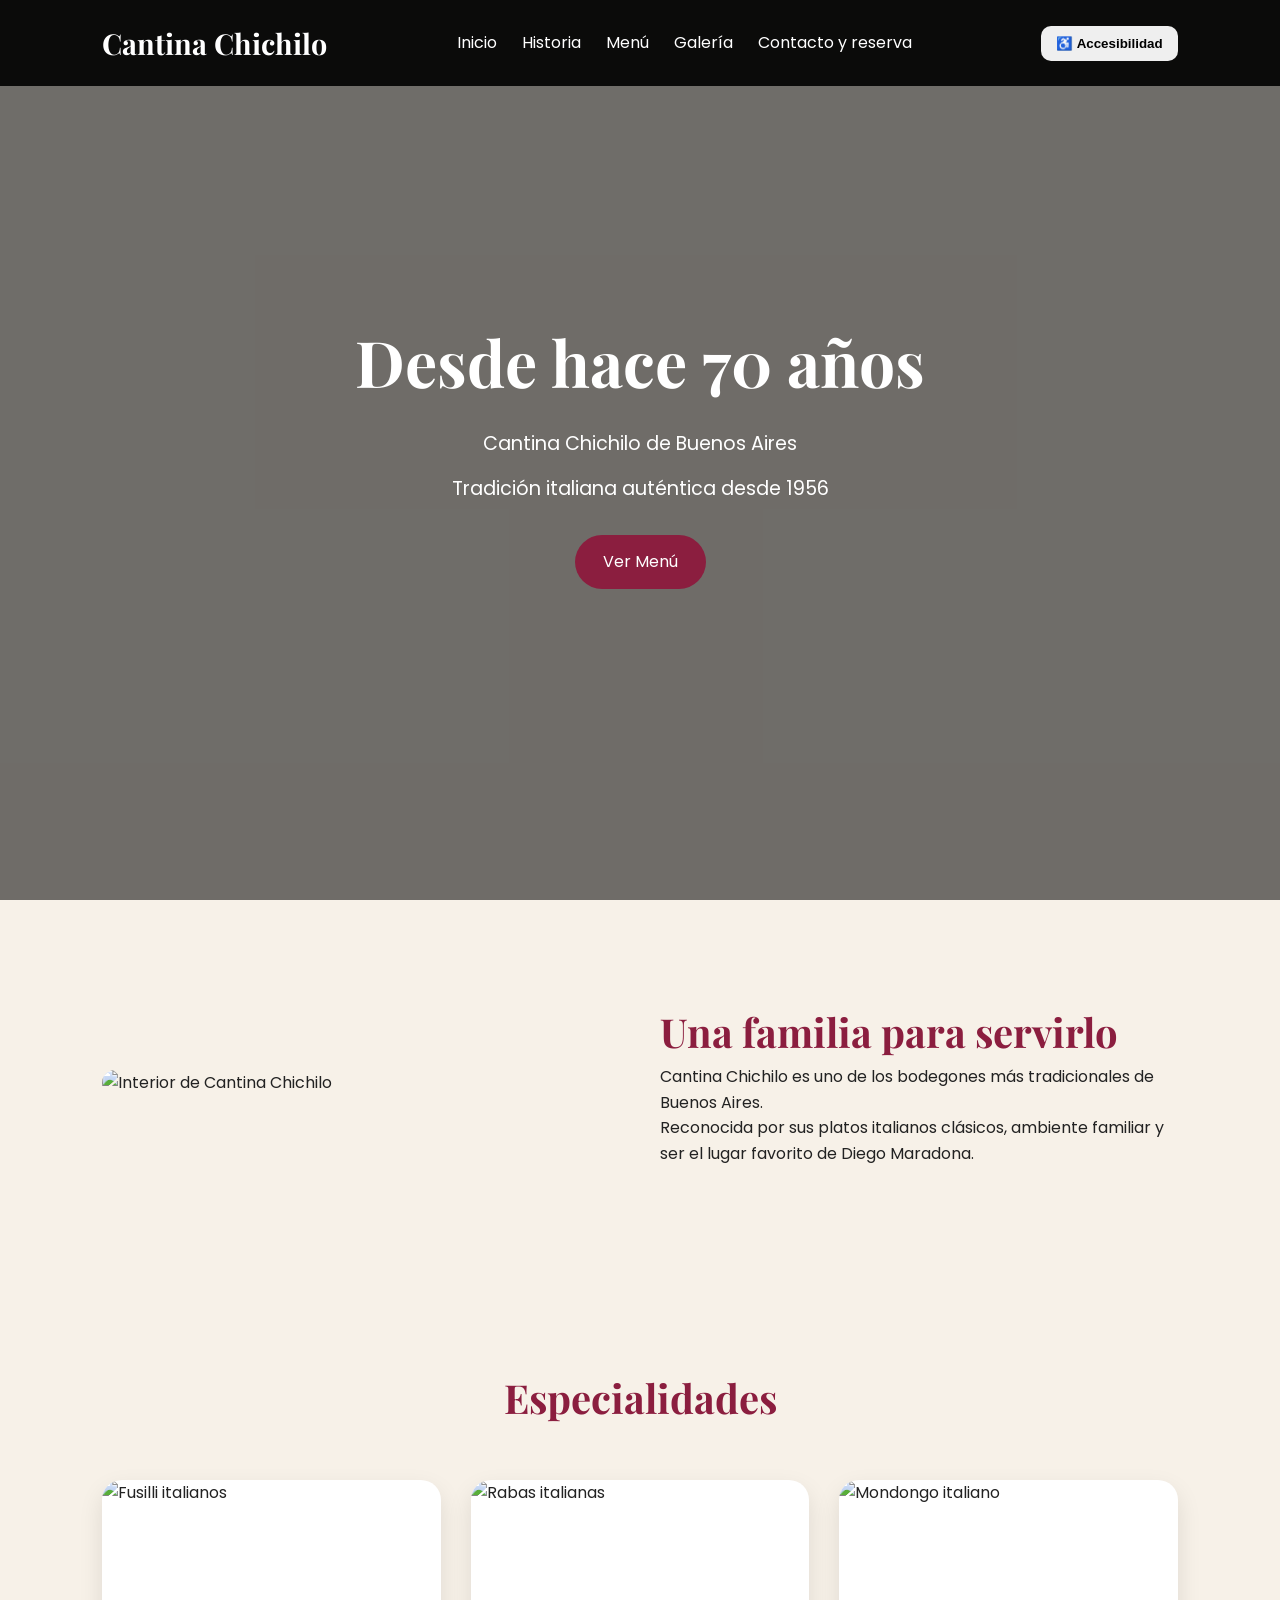
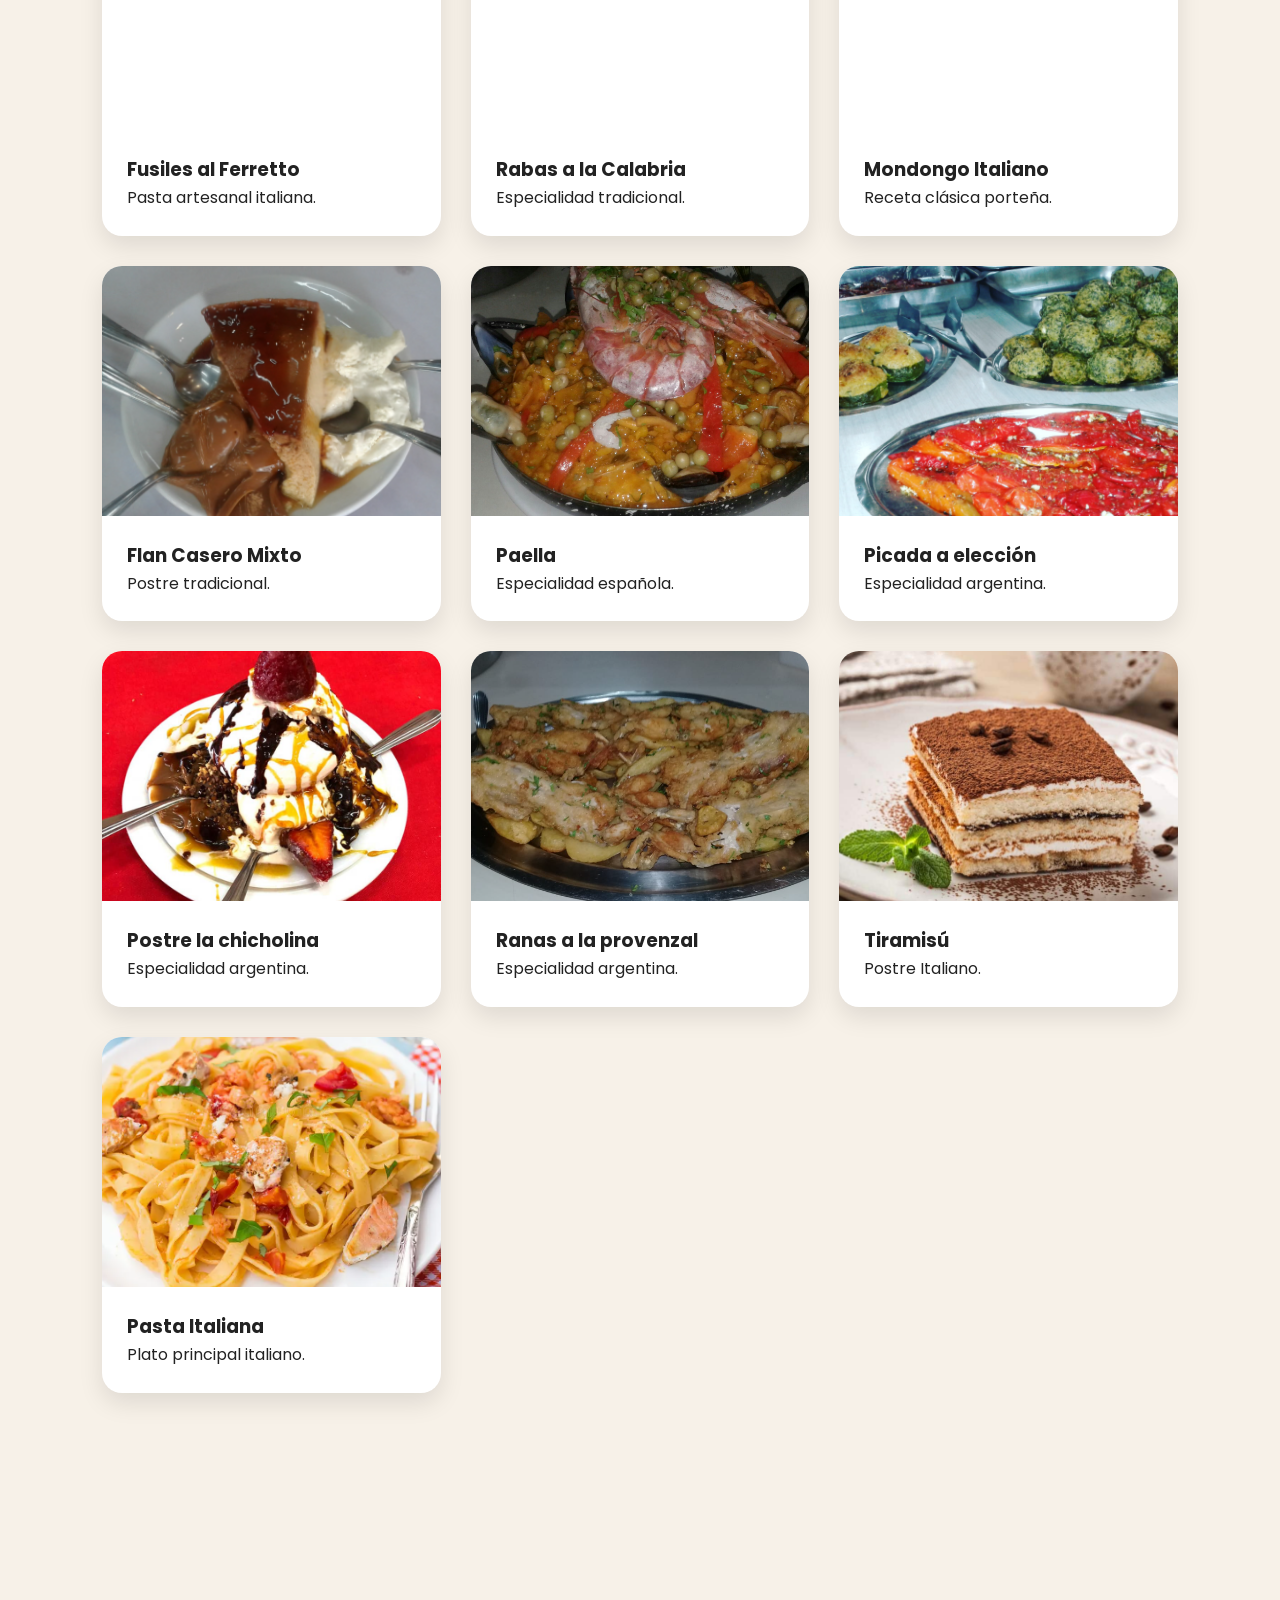
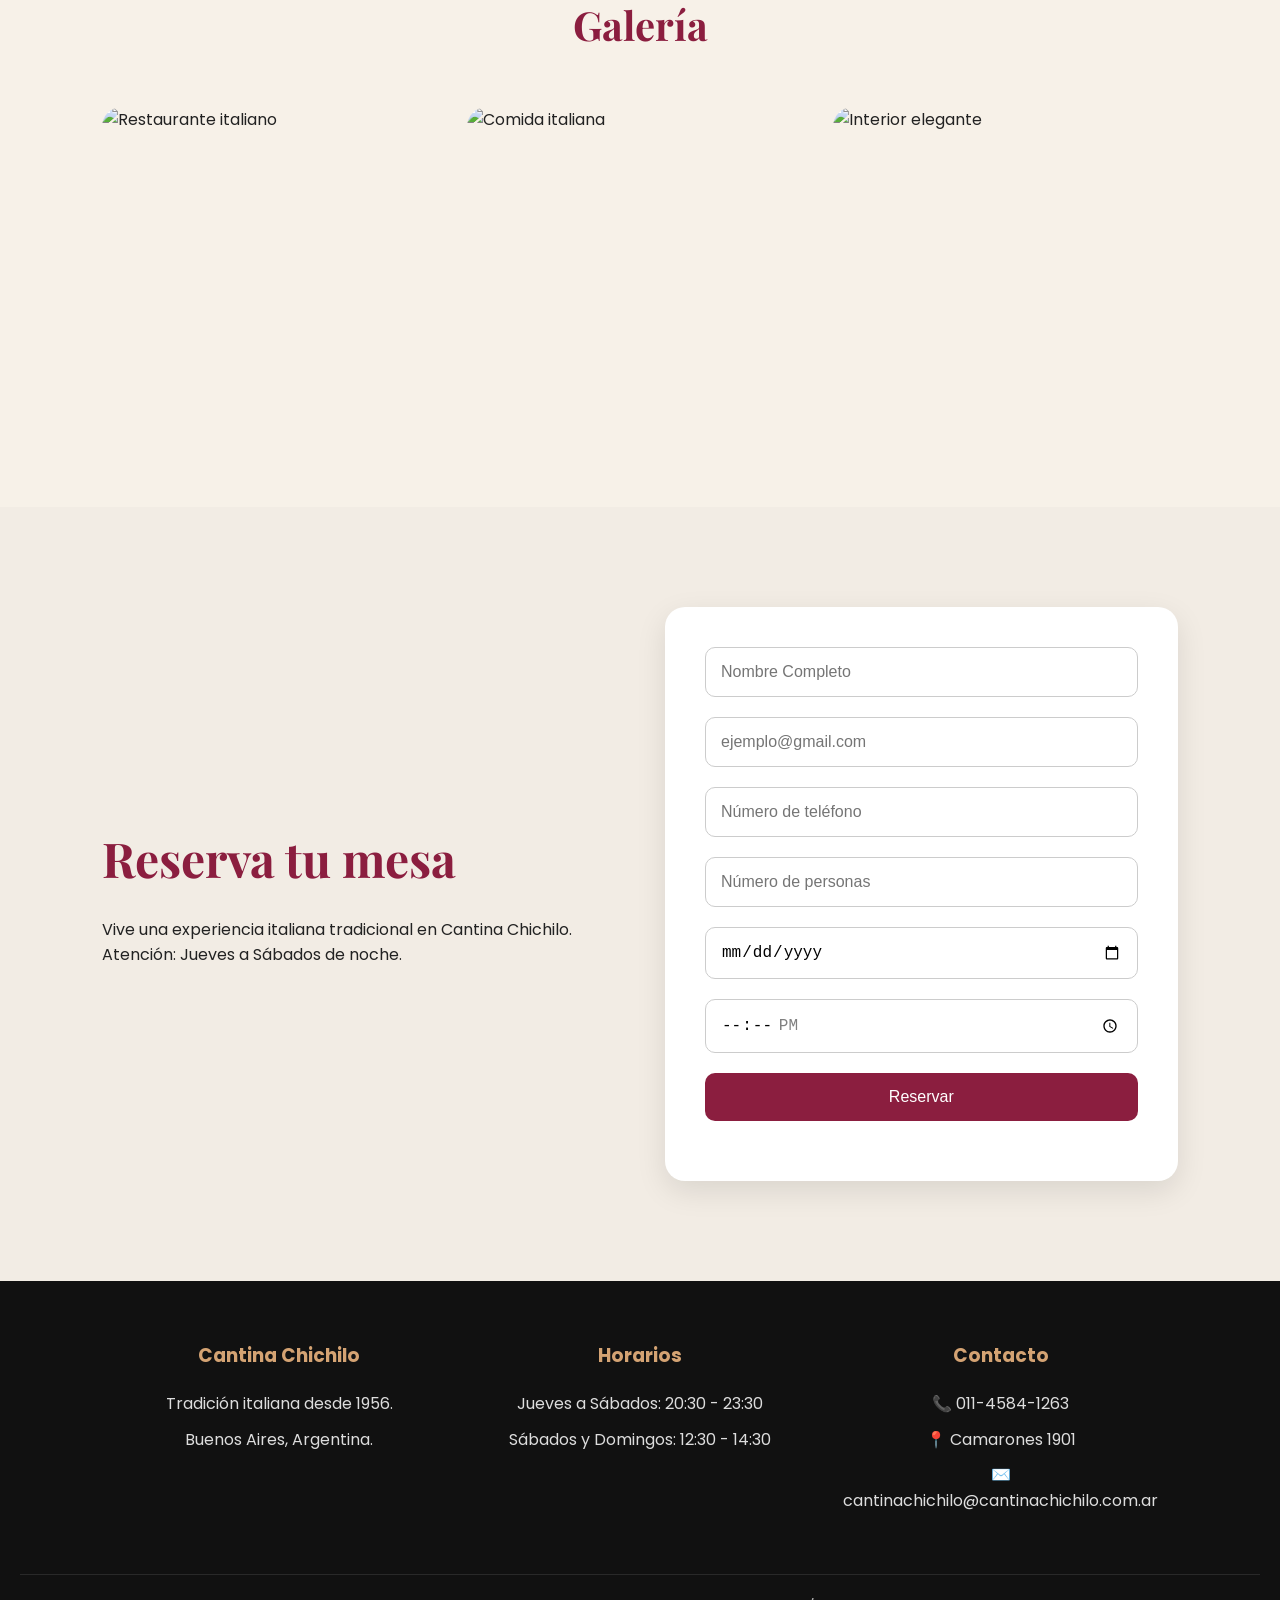
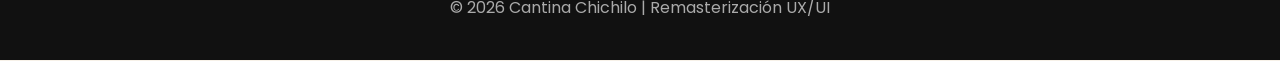
==== index.html @ 83d40fb4 "cambio_nombre_index.html" ====
<!DOCTYPE html>
<html lang="es">

<head>

    <meta charset="UTF-8">

    <meta name="viewport"
        content="width=device-width, initial-scale=1.0">

    <title>Cantina Chichilo</title>

    <link rel="stylesheet" href="styles.css">

    <link
        href="https://fonts.googleapis.com/css2?family=Playfair+Display:wght@600;700&family=Poppins:wght@300;400;500;600&display=swap"
        rel="stylesheet">

</head>

<body>

    <!-- =========================
    NAVBAR
    ========================== -->

    <header>

        <nav class="navbar">

            <div class="logo">
                Cantina Chichilo
            </div>

            <ul class="nav-links">

                <li><a href="#inicio">Inicio</a></li>
                <li><a href="#historia">Historia</a></li>
                <li><a href="#menu">Menú</a></li>
                <li><a href="#galeria">Galería</a></li>
                <li><a href="#contacto">Contacto y reserva</a></li>

            </ul>

            <!-- BOTON ACCESIBILIDAD -->

            <div class="accessibility-container">

                <button id="accessibility-btn">
                    ♿ Accesibilidad
                </button>

                <div class="accessibility-menu"
                    id="accessibility-menu">

                    <button id="colorblind-btn">
                        👁️ Daltonismo
                    </button>

                    <button id="increase-text-btn">
                        🔍 Texto Grande
                    </button>

                    <button id="voice-toggle">
                    🔊 Narrador Activado
                    </button>

                </div>

            </div>

            <!-- MENU MOBILE -->

            <div class="menu-toggle"
                id="menu-toggle">

                ☰

            </div>

        </nav>

    </header>

    <!-- =========================
    HERO
    ========================== -->

    <section class="hero"
        id="inicio">

        <div class="overlay"></div>

        <div class="hero-content">

            <h1>
                Desde hace 70 años
            </h1>

            <p>
                Cantina Chichilo de Buenos Aires
            </p>

            <p>
                Tradición italiana auténtica desde 1956
            </p>

            <a href="#menu"
                class="btn-primary">

                Ver Menú

            </a>

        </div>

    </section>

    <!-- =========================
    HISTORIA
    ========================== -->

    <section class="about"
        id="historia">

        <div class="about-image">

            <img
                src="https://images.unsplash.com/photo-1517248135467-4c7edcad34c4?q=80&w=1200&auto=format&fit=crop"
                alt="Interior de Cantina Chichilo">

        </div>

        <div class="about-text">

            <h2>
                Una familia para servirlo
            </h2>

            <p>
                Cantina Chichilo es uno de los
                bodegones más tradicionales de
                Buenos Aires.
            </p>

            <p>
                Reconocida por sus platos
                italianos clásicos, ambiente
                familiar y ser el lugar favorito
                de Diego Maradona.
            </p>

        </div>

    </section>

    <!-- =========================
    MENU
    ========================== -->

    <section class="menu-section"
        id="menu">

        <div class="section-title">

            <h2>
                Especialidades
            </h2>

        </div>

        <div class="cards-container">

            <div class="card">

                <img
                    src="https://images.unsplash.com/photo-1621996346565-e3dbc646d9a9?q=80&w=1200&auto=format&fit=crop"
                    alt="Fusilli italianos">

                <div class="card-content">

                    <h3>
                        Fusiles al Ferretto
                    </h3>

                    <p>
                        Pasta artesanal italiana.
                    </p>

                </div>

            </div>

            <div class="card">

                <img
                    src="https://images.unsplash.com/photo-1625943555419-56a2cb596640?q=80&w=1200&auto=format&fit=crop"
                    alt="Rabas italianas">

                <div class="card-content">

                    <h3>
                        Rabas a la Calabria
                    </h3>

                    <p>
                        Especialidad tradicional.
                    </p>

                </div>

            </div>

            <div class="card">

                <img
                    src="https://images.unsplash.com/photo-1544025162-d76694265947?q=80&w=1200&auto=format&fit=crop"
                    alt="Mondongo italiano">

                <div class="card-content">

                    <h3>
                        Mondongo Italiano
                    </h3>

                    <p>
                        Receta clásica porteña.
                    </p>

                </div>

            </div>




            <div class="card">

                <img
                    src="imagenes/Flan Casero Mixto.png"
                    alt="Flan Casero Mixto">

                <div class="card-content">

                    <h3>
                        Flan Casero Mixto
                    </h3>

                    <p>
                        Postre tradicional.
                    </p>

                </div>

            </div>




        <div class="card">

                <img
                    src="imagenes/Paella.png"
                    alt="Paella">

                <div class="card-content">

                    <h3>
                        Paella
                    </h3>

                    <p>
                        Especialidad española.
                    </p>

                </div>

            </div>


            <div class="card">

                <img
                    src="imagenes/Picada_a_elección.png"
                    alt="Picada a elección">

                <div class="card-content">

                    <h3>
                        Picada a elección
                    </h3>

                    <p>
                        Especialidad argentina.
                    </p>

                </div>

            </div>



            <div class="card">

                <img
                    src="imagenes/Postre_la_chicholina.png"
                    alt="Postre la chicholina">

                <div class="card-content">

                    <h3>
                        Postre la chicholina
                    </h3>

                    <p>
                        Especialidad argentina.
                    </p>

                </div>

            </div>



            <div class="card">

                <img
                    src="imagenes/Ranas_a_la_provenzal.png"
                    alt="Ranas a la provenzal">

                <div class="card-content">

                    <h3>
                        Ranas a la provenzal
                    </h3>

                    <p>
                        Especialidad argentina.
                    </p>

                </div>
            </div>    


            <div class="card">

                <img
                    src="imagenes/Tiramisú.png"
                    alt="Tiramisú">

                <div class="card-content">

                    <h3>
                        Tiramisú
                    </h3>

                    <p>
                        Postre Italiano.
                    </p>

                </div>

            </div>


                        <div class="card">

                <img
                    src="imagenes/Pasta_italiana.png"
                    alt="Pasta Italiana">

                <div class="card-content">

                    <h3>
                        Pasta Italiana
                    </h3>

                    <p>
                        Plato principal italiano.
                    </p>

                </div>

            </div>


    </section>

    <!-- =========================
    GALERIA
    ========================== -->

    <section class="gallery"
        id="galeria">

        <div class="section-title">

            <h2>
                Galería
            </h2>

        </div>

        <div class="gallery-grid">

            <img
                src="https://images.unsplash.com/photo-1552566626-52f8b828add9?q=80&w=1200&auto=format&fit=crop"
                alt="Restaurante italiano">

            <img
                src="https://images.unsplash.com/photo-1414235077428-338989a2e8c0?q=80&w=1200&auto=format&fit=crop"
                alt="Comida italiana">

            <img
                src="https://images.unsplash.com/photo-1514933651103-005eec06c04b?q=80&w=1200&auto=format&fit=crop"
                alt="Interior elegante">

        </div>

    </section>



<!-- =========================
        RESERVAS
========================= -->

<section class="reservations"
    id="contacto">

    <div class="reservation-container">

        <div class="reservation-info">

            <h2>
                Reserva tu mesa
            </h2>

            <p>
                Vive una experiencia italiana
                tradicional en Cantina Chichilo.
            </p>

            <p>
                Atención:
                Jueves a Sábados de noche.
            </p>

        </div>

<form
    class="reservation-form"
    id="reservation-form">

    <input
        type="text"
        id="name"
        placeholder="Nombre Completo"
        minlength="3"
        required>

    <input
        type="email"
        id="email"
        placeholder="ejemplo@gmail.com"
        required>

    <input
        type="tel"
        id="phone"
        placeholder="Número de teléfono"
        pattern="[0-9]{7,15}"
        required>

    <input
        type="number"
        id="people"
        placeholder="Número de personas"
        min="1"
        max="20"
        required>

    <input
        type="date"
        id="date"
        required>

    <input
        type="time"
        id="time"
        min="12:30"
        max="23:30"
        required>

    <button type="submit">

        Reservar

    </button>

    <p id="reservation-message"></p>

</form>
</div>
</section>

<!-- =========================
        FOOTER
========================= -->

<footer class="footer">

    <div class="footer-container">

        <div class="footer-section">

            <h3>
                Cantina Chichilo
            </h3>

            <p>
                Tradición italiana desde 1956.
            </p>

            <p>
                Buenos Aires, Argentina.
            </p>

        </div>

        <div class="footer-section">

            <h3>
                Horarios
            </h3>

            <p>
                Jueves a Sábados:
                20:30 - 23:30
            </p>

            <p>
                Sábados y Domingos:
                12:30 - 14:30
            </p>

        </div>

        <div class="footer-section">

            <h3>
                Contacto
            </h3>

            <p>
                📞 011-4584-1263
            </p>

            <p>
                📍 Camarones 1901
            </p>

            <p>
                ✉️ cantinachichilo@cantinachichilo.com.ar
            </p>

        </div>

    </div>

    <div class="footer-bottom">

        <p>
            © 2026 Cantina Chichilo |
            Remasterización UX/UI
        </p>

    </div>

</footer>

    <script src="script.js"></script>

</body>

</html>
---- styles.css ----
* {

    margin: 0;
    padding: 0;
    box-sizing: border-box;

}

body {

    font-family: 'Poppins', sans-serif;

    background: #f7f1e8;

    color: #222;

    line-height: 1.6;

    overflow-x: hidden;

}

html {

    scroll-behavior: smooth;

}

/* =========================
NAVBAR
========================= */

.navbar {

    position: fixed;

    top: 0;

    width: 100%;

    background: rgba(0, 0, 0, 0.9);

    display: flex;

    justify-content: space-between;

    align-items: center;

    padding: 20px 8%;

    z-index: 1000;

}

.logo {

    color: white;

    font-size: 1.8rem;

    font-weight: bold;

    font-family: 'Playfair Display', serif;

}

.nav-links {

    display: flex;

    list-style: none;

    gap: 25px;

}

.nav-links a {

    color: white;

    text-decoration: none;

    transition: 0.3s;

}

.nav-links a:hover {

    color: #d4a373;

}

.menu-toggle {

    display: none;

    color: white;

    font-size: 2rem;

    cursor: pointer;

}

/* =========================
HERO
========================= */

.hero {

    height: 100vh;

    background:
        url('https://images.unsplash.com/photo-1517248135467-4c7edcad34c4?q=80&w=1600&auto=format&fit=crop');

    background-size: cover;

    background-position: center;

    display: flex;

    justify-content: center;

    align-items: center;

    position: relative;

    text-align: center;

}

.overlay {

    position: absolute;

    width: 100%;

    height: 100%;

    background: rgba(0,0,0,0.55);

}

.hero-content {

    position: relative;

    color: white;

    max-width: 800px;

    padding: 20px;

}

.hero-content h1 {

    font-size: 4rem;

    font-family: 'Playfair Display', serif;

}

.hero-content p {

    margin-top: 15px;

    font-size: 1.2rem;

}

.btn-primary {

    display: inline-block;

    margin-top: 30px;

    padding: 14px 28px;

    background: #8b1e3f;

    color: white;

    text-decoration: none;

    border-radius: 50px;

}

/* =========================
SECCIONES
========================= */

.about,
.menu-section,
.gallery,
.contact {

    padding: 100px 8%;

}

.about {

    display: grid;

    grid-template-columns: repeat(auto-fit, minmax(320px,1fr));

    gap: 40px;

    align-items: center;

}

.about img {

    width: 100%;

    border-radius: 20px;

}

.section-title {

    text-align: center;

    margin-bottom: 50px;

}

.section-title h2,
.about-text h2 {

    color: #8b1e3f;

    font-size: 2.5rem;

    font-family: 'Playfair Display', serif;

}

/* =========================
CARDS
========================= */


.cards-container {

    display: grid;

    grid-template-columns:
        repeat(auto-fit, minmax(280px, 1fr));

    gap: 30px;

}

.card {

    background: white;

    border-radius: 20px;

    overflow: hidden;

    box-shadow: 0 10px 25px rgba(0,0,0,0.1);

    transition: 0.3s;

}

.card img {

    width: 100%;

    height: 250px;

    object-fit: cover;

    display: block;

}

.card-content {

    padding: 25px;

}


.card:hover {

    transform: translateY(-10px);

}









/* =========================
GALERIA
========================= */

.gallery-grid {

    display: grid;

    grid-template-columns: repeat(auto-fit, minmax(280px,1fr));

    gap: 20px;

}

.gallery-grid img {

    width: 100%;

    height: 300px;

    object-fit: cover;

    border-radius: 20px;

}

/* =========================
CONTACTO
========================= */

.contact-box {

    background: #8b1e3f;

    color: white;

    padding: 50px;

    border-radius: 20px;

    text-align: center;

}

/* =========================
FOOTER
========================= */

footer {

    background: #111;

    color: white;

    text-align: center;

    padding: 20px;

}

/* =========================
ACCESIBILIDAD
========================= */

.accessibility-container {

    position: relative;

}

#accessibility-btn {

    padding: 10px 15px;

    border: none;

    border-radius: 10px;

    cursor: pointer;

    font-weight: bold;

}

.accessibility-menu {

    position: absolute;

    top: 50px;

    right: 0;

    background: white;

    padding: 15px;

    border-radius: 10px;

    display: none;

    flex-direction: column;

    gap: 10px;

    min-width: 180px;

}

.accessibility-menu button {

    padding: 10px;

    border: none;

    border-radius: 8px;

    cursor: pointer;

}

.accessibility-menu.active {

    display: flex;

}

/* DALTONISMO */

.colorblind-mode {

    filter: grayscale(100%) contrast(150%);

}

/* TEXTO GRANDE */

.large-text {

    font-size: 1.2rem;

}

/* FOCUS */

button:focus,
a:focus {

    outline: 3px solid yellow;

}




/* =========================
   RESERVAS
========================= */

.reservations {

    padding: 100px 8%;

    background: #f2ece4;

}

.reservation-container {

    display: grid;

    grid-template-columns:
        repeat(auto-fit, minmax(320px,1fr));

    gap: 50px;

    align-items: center;

}

.reservation-info h2 {

    font-size: 3rem;

    color: #8b1e3f;

    margin-bottom: 20px;

    font-family: 'Playfair Display', serif;

}

.reservation-form {

    background: white;

    padding: 40px;

    border-radius: 20px;

    box-shadow: 0 10px 30px rgba(0,0,0,0.1);

    display: flex;

    flex-direction: column;

    gap: 20px;

}

.reservation-form input {

    padding: 15px;

    border: 1px solid #ccc;

    border-radius: 10px;

    font-size: 1rem;

}

.reservation-form button {

    background: #8b1e3f;

    color: white;

    border: none;

    padding: 15px;

    border-radius: 10px;

    cursor: pointer;

    font-size: 1rem;

    transition: 0.3s;

}

.reservation-form button:hover {

    background: #6d1731;

}

#reservation-message {

    color: green;

    font-weight: bold;

}

/* =========================
FOOTER
========================= */

.footer {

    background: #111;

    color: white;

    padding-top: 60px;

}

.footer-container {

    display: grid;

    grid-template-columns:
        repeat(auto-fit, minmax(250px,1fr));

    gap: 40px;

    padding: 0 8% 50px;

}

.footer-section h3 {

    margin-bottom: 20px;

    color: #d4a373;

}

.footer-section p {

    margin-bottom: 10px;

    color: #ddd;

}

.footer-bottom {

    border-top: 1px solid rgba(255,255,255,0.1);

    text-align: center;

    padding: 20px;

    color: #aaa;

}

/* =========================
RESPONSIVE
========================= */

@media(max-width: 768px){

    .nav-links {

        position: absolute;

        top: 80px;

        right: 0;

        width: 100%;

        background: #111;

        flex-direction: column;

        align-items: center;

        padding: 20px;

        display: none;

    }

    .nav-links.active {

        display: flex;

    }

    .menu-toggle {

        display: block;

    }

    .hero-content h1 {

        font-size: 2.5rem;

    }

}
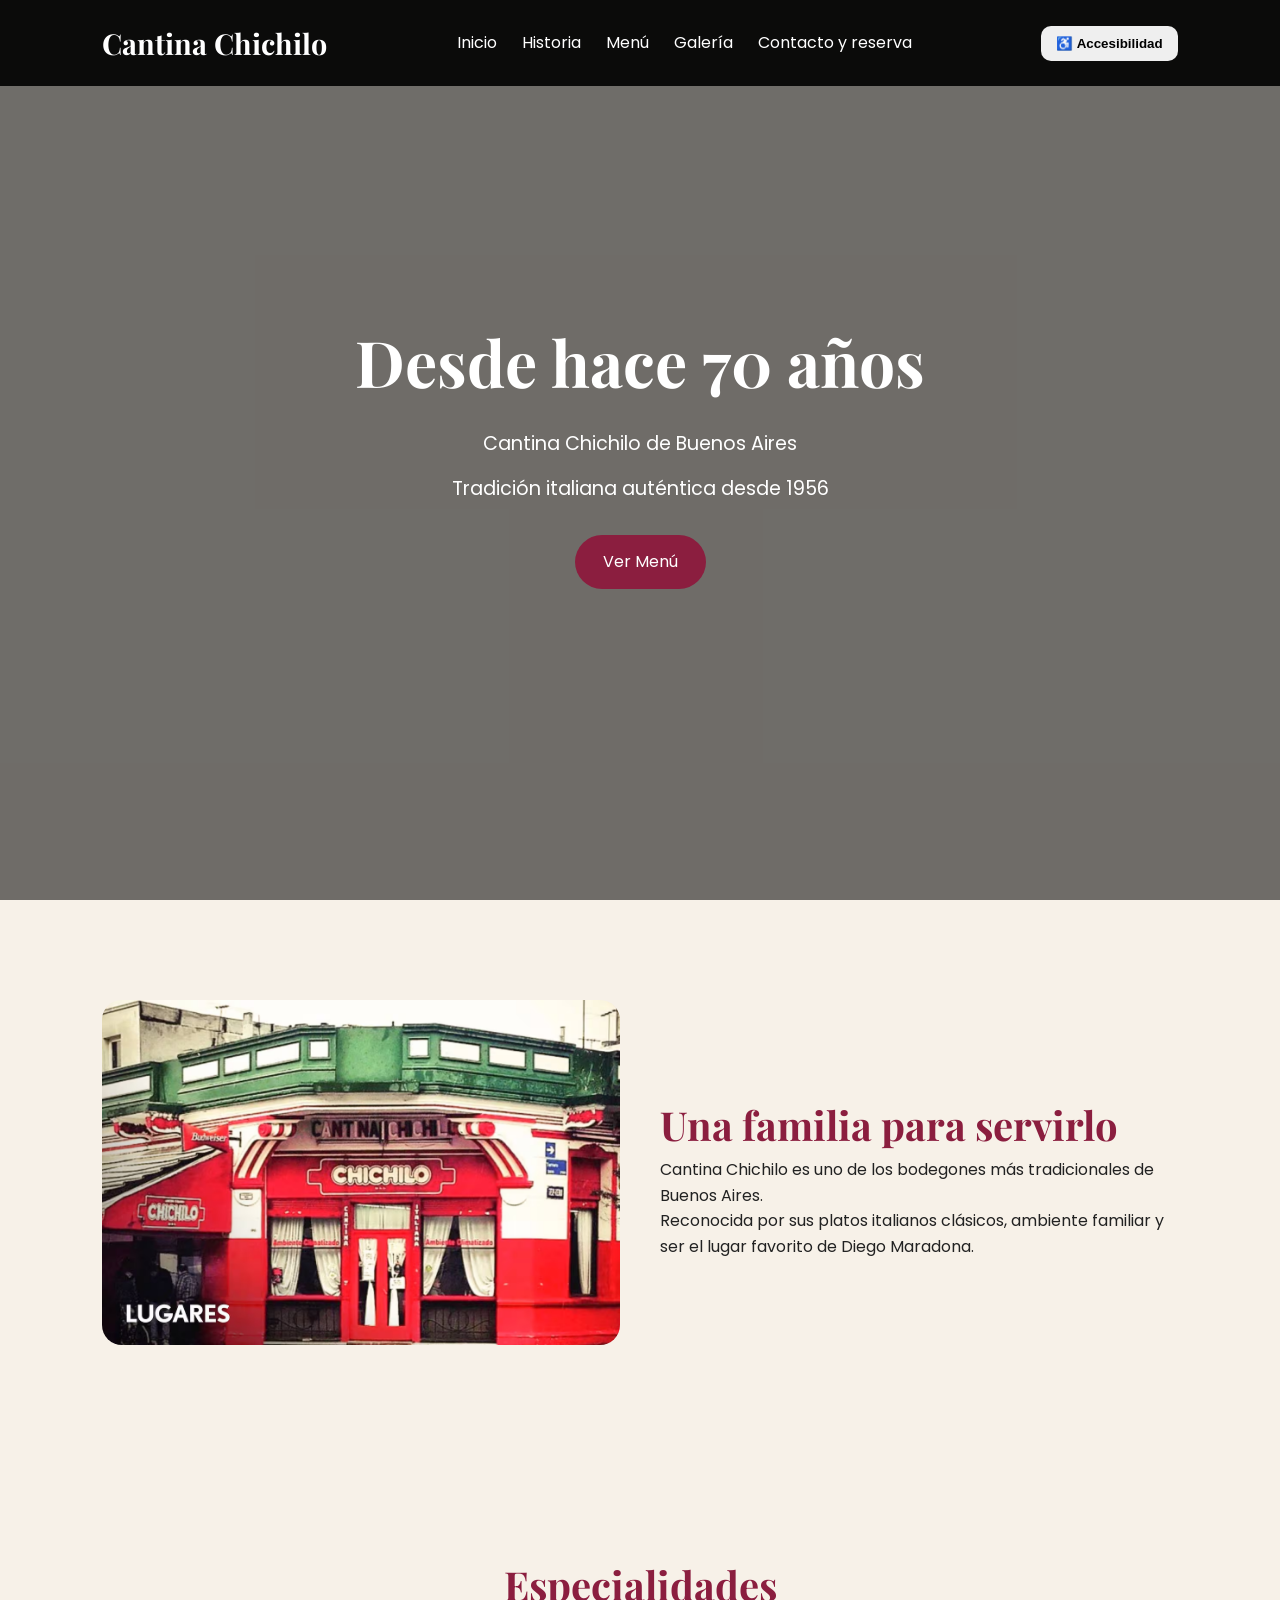
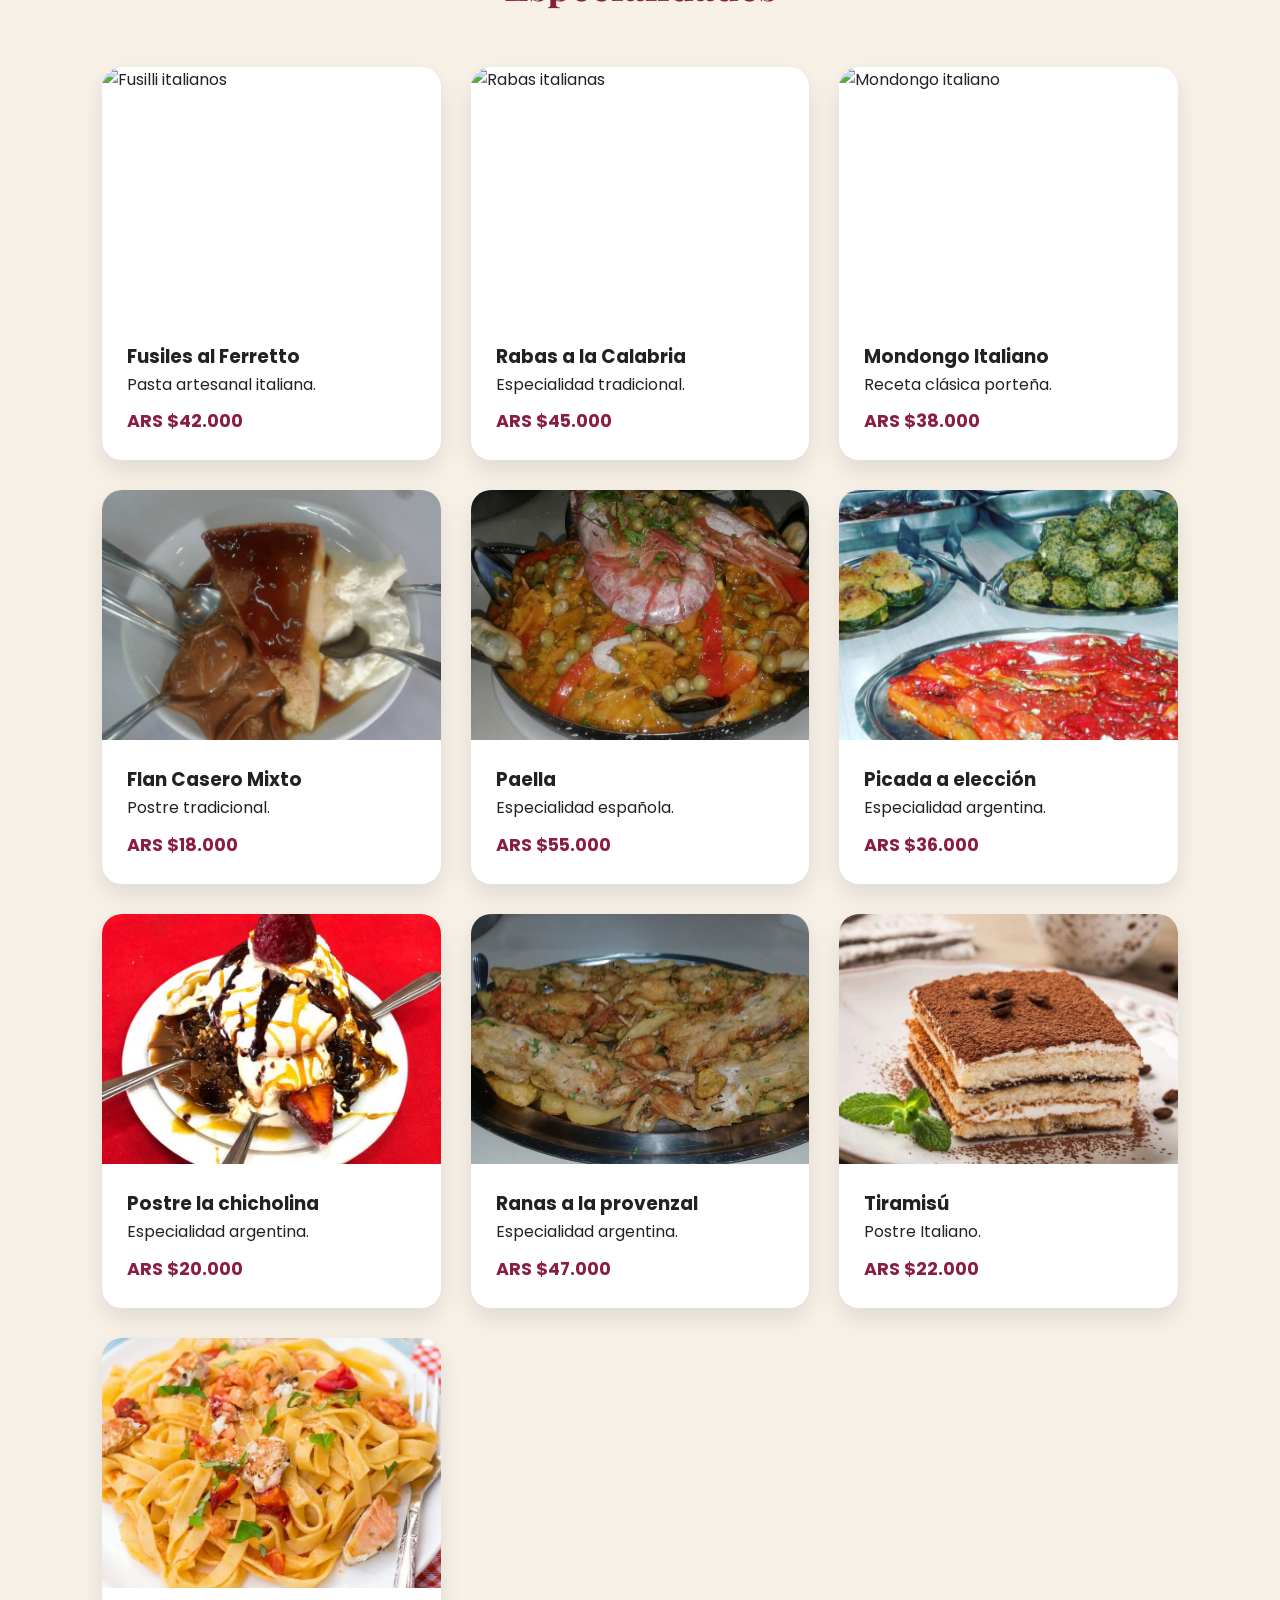
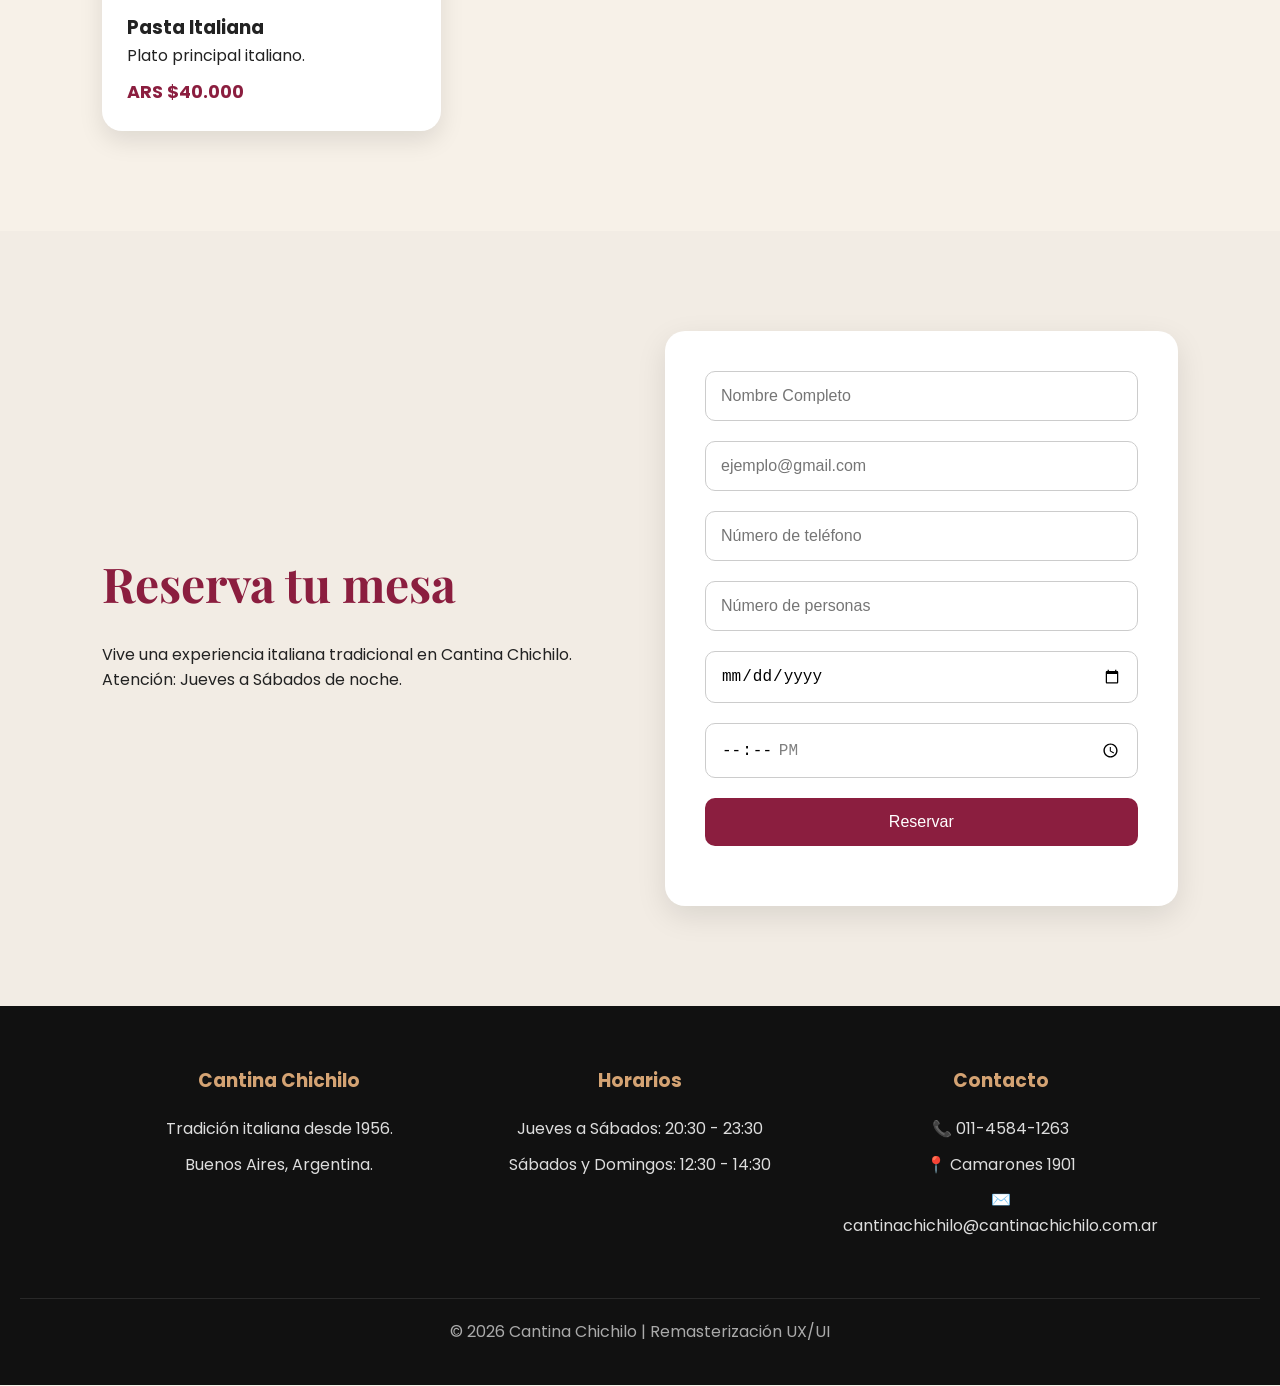
==== commit 7c412015: "mejora_web_preciosPlatos" ====
--- a/index.html
+++ b/index.html
@@ -17,7 +17,17 @@
         href="https://fonts.googleapis.com/css2?family=Playfair+Display:wght@600;700&family=Poppins:wght@300;400;500;600&display=swap"
         rel="stylesheet">
 
-</head>
+
+        <!-- Google tag (gtag.js) -->
+    <script async src="https://www.googletagmanager.com/gtag/js?id=G-GHWTYQ3JWX"></script>
+    <script>
+        window.dataLayer = window.dataLayer || [];
+        function gtag(){dataLayer.push(arguments);}
+        gtag('js', new Date());
+        
+        gtag('config', 'G-GHWTYQ3JWX');
+    </script>
+    </head>
 
 <body>
 
@@ -127,7 +137,7 @@
         <div class="about-image">
 
             <img
-                src="https://images.unsplash.com/photo-1517248135467-4c7edcad34c4?q=80&w=1200&auto=format&fit=crop"
+                src="imagenes/Cantina_Chichilo.avif""
                 alt="Interior de Cantina Chichilo">
 
         </div>
@@ -159,269 +169,262 @@
     MENU
     ========================== -->
 
-    <section class="menu-section"
-        id="menu">
-
-        <div class="section-title">
-
-            <h2>
-                Especialidades
-            </h2>
-
-        </div>
-
-        <div class="cards-container">
-
-            <div class="card">
-
-                <img
-                    src="https://images.unsplash.com/photo-1621996346565-e3dbc646d9a9?q=80&w=1200&auto=format&fit=crop"
-                    alt="Fusilli italianos">
-
-                <div class="card-content">
-
-                    <h3>
-                        Fusiles al Ferretto
-                    </h3>
-
-                    <p>
-                        Pasta artesanal italiana.
-                    </p>
-
-                </div>
-
-            </div>
-
-            <div class="card">
-
-                <img
-                    src="https://images.unsplash.com/photo-1625943555419-56a2cb596640?q=80&w=1200&auto=format&fit=crop"
-                    alt="Rabas italianas">
-
-                <div class="card-content">
-
-                    <h3>
-                        Rabas a la Calabria
-                    </h3>
-
-                    <p>
-                        Especialidad tradicional.
-                    </p>
-
-                </div>
-
-            </div>
-
-            <div class="card">
-
-                <img
-                    src="https://images.unsplash.com/photo-1544025162-d76694265947?q=80&w=1200&auto=format&fit=crop"
-                    alt="Mondongo italiano">
-
-                <div class="card-content">
-
-                    <h3>
-                        Mondongo Italiano
-                    </h3>
-
-                    <p>
-                        Receta clásica porteña.
-                    </p>
-
-                </div>
-
-            </div>
-
-
-
-
-            <div class="card">
-
-                <img
-                    src="imagenes/Flan Casero Mixto.png"
-                    alt="Flan Casero Mixto">
-
-                <div class="card-content">
-
-                    <h3>
-                        Flan Casero Mixto
-                    </h3>
-
-                    <p>
-                        Postre tradicional.
-                    </p>
-
-                </div>
-
-            </div>
-
-
-
-
-        <div class="card">
-
-                <img
-                    src="imagenes/Paella.png"
-                    alt="Paella">
-
-                <div class="card-content">
-
-                    <h3>
-                        Paella
-                    </h3>
-
-                    <p>
-                        Especialidad española.
-                    </p>
-
-                </div>
-
-            </div>
-
-
-            <div class="card">
-
-                <img
-                    src="imagenes/Picada_a_elección.png"
-                    alt="Picada a elección">
-
-                <div class="card-content">
-
-                    <h3>
-                        Picada a elección
-                    </h3>
-
-                    <p>
-                        Especialidad argentina.
-                    </p>
-
-                </div>
-
-            </div>
-
-
-
-            <div class="card">
-
-                <img
-                    src="imagenes/Postre_la_chicholina.png"
-                    alt="Postre la chicholina">
-
-                <div class="card-content">
-
-                    <h3>
-                        Postre la chicholina
-                    </h3>
-
-                    <p>
-                        Especialidad argentina.
-                    </p>
-
-                </div>
-
-            </div>
-
-
-
-            <div class="card">
-
-                <img
-                    src="imagenes/Ranas_a_la_provenzal.png"
-                    alt="Ranas a la provenzal">
-
-                <div class="card-content">
-
-                    <h3>
-                        Ranas a la provenzal
-                    </h3>
-
-                    <p>
-                        Especialidad argentina.
-                    </p>
-
-                </div>
-            </div>    
-
-
-            <div class="card">
-
-                <img
-                    src="imagenes/Tiramisú.png"
-                    alt="Tiramisú">
-
-                <div class="card-content">
-
-                    <h3>
-                        Tiramisú
-                    </h3>
-
-                    <p>
-                        Postre Italiano.
-                    </p>
-
-                </div>
-
-            </div>
-
-
-                        <div class="card">
-
-                <img
-                    src="imagenes/Pasta_italiana.png"
-                    alt="Pasta Italiana">
-
-                <div class="card-content">
-
-                    <h3>
-                        Pasta Italiana
-                    </h3>
-
-                    <p>
-                        Plato principal italiano.
-                    </p>
-
-                </div>
-
-            </div>
-
-
-    </section>
-
-    <!-- =========================
-    GALERIA
-    ========================== -->
-
-    <section class="gallery"
-        id="galeria">
-
-        <div class="section-title">
-
-            <h2>
-                Galería
-            </h2>
-
-        </div>
-
-        <div class="gallery-grid">
-
-            <img
-                src="https://images.unsplash.com/photo-1552566626-52f8b828add9?q=80&w=1200&auto=format&fit=crop"
-                alt="Restaurante italiano">
-
-            <img
-                src="https://images.unsplash.com/photo-1414235077428-338989a2e8c0?q=80&w=1200&auto=format&fit=crop"
-                alt="Comida italiana">
-
-            <img
-                src="https://images.unsplash.com/photo-1514933651103-005eec06c04b?q=80&w=1200&auto=format&fit=crop"
-                alt="Interior elegante">
-
-        </div>
-
-    </section>
-
-
-
+<section class="menu-section"
+    id="menu">
+
+    <div class="section-title">
+
+        <h2>
+            Especialidades
+        </h2>
+
+    </div>
+
+    <div class="cards-container">
+
+        <div class="card">
+
+            <img
+                src="https://images.unsplash.com/photo-1621996346565-e3dbc646d9a9?q=80&w=1200&auto=format&fit=crop"
+                alt="Fusilli italianos">
+
+            <div class="card-content">
+
+                <h3>
+                    Fusiles al Ferretto
+                </h3>
+
+                <p>
+                    Pasta artesanal italiana.
+                </p>
+
+                <p class="price">
+                    ARS $42.000
+                </p>
+
+            </div>
+
+        </div>
+
+        <div class="card">
+
+            <img
+                src="https://images.unsplash.com/photo-1625943555419-56a2cb596640?q=80&w=1200&auto=format&fit=crop"
+                alt="Rabas italianas">
+
+            <div class="card-content">
+
+                <h3>
+                    Rabas a la Calabria
+                </h3>
+
+                <p>
+                    Especialidad tradicional.
+                </p>
+
+                <p class="price">
+                    ARS $45.000
+                </p>
+
+            </div>
+
+        </div>
+
+        <div class="card">
+
+            <img
+                src="https://images.unsplash.com/photo-1544025162-d76694265947?q=80&w=1200&auto=format&fit=crop"
+                alt="Mondongo italiano">
+
+            <div class="card-content">
+
+                <h3>
+                    Mondongo Italiano
+                </h3>
+
+                <p>
+                    Receta clásica porteña.
+                </p>
+
+                <p class="price">
+                    ARS $38.000
+                </p>
+
+            </div>
+
+        </div>
+
+        <div class="card">
+
+            <img
+                src="imagenes/Flan Casero Mixto.png"
+                alt="Flan Casero Mixto">
+
+            <div class="card-content">
+
+                <h3>
+                    Flan Casero Mixto
+                </h3>
+
+                <p>
+                    Postre tradicional.
+                </p>
+
+                <p class="price">
+                    ARS $18.000
+                </p>
+
+            </div>
+
+        </div>
+
+        <div class="card">
+
+            <img
+                src="imagenes/Paella.png"
+                alt="Paella">
+
+            <div class="card-content">
+
+                <h3>
+                    Paella
+                </h3>
+
+                <p>
+                    Especialidad española.
+                </p>
+
+                <p class="price">
+                    ARS $55.000
+                </p>
+
+            </div>
+
+        </div>
+
+        <div class="card">
+
+            <img
+                src="imagenes/Picada_a_elección.png"
+                alt="Picada a elección">
+
+            <div class="card-content">
+
+                <h3>
+                    Picada a elección
+                </h3>
+
+                <p>
+                    Especialidad argentina.
+                </p>
+
+                <p class="price">
+                    ARS $36.000
+                </p>
+
+            </div>
+
+        </div>
+
+        <div class="card">
+
+            <img
+                src="imagenes/Postre_la_chicholina.png"
+                alt="Postre la chicholina">
+
+            <div class="card-content">
+
+                <h3>
+                    Postre la chicholina
+                </h3>
+
+                <p>
+                    Especialidad argentina.
+                </p>
+
+                <p class="price">
+                    ARS $20.000
+                </p>
+
+            </div>
+
+        </div>
+
+        <div class="card">
+
+            <img
+                src="imagenes/Ranas_a_la_provenzal.png"
+                alt="Ranas a la provenzal">
+
+            <div class="card-content">
+
+                <h3>
+                    Ranas a la provenzal
+                </h3>
+
+                <p>
+                    Especialidad argentina.
+                </p>
+
+                <p class="price">
+                    ARS $47.000
+                </p>
+
+            </div>
+
+        </div>
+
+        <div class="card">
+
+            <img
+                src="imagenes/Tiramisú.png"
+                alt="Tiramisú">
+
+            <div class="card-content">
+
+                <h3>
+                    Tiramisú
+                </h3>
+
+                <p>
+                    Postre Italiano.
+                </p>
+
+                <p class="price">
+                    ARS $22.000
+                </p>
+
+            </div>
+
+        </div>
+
+        <div class="card">
+
+            <img
+                src="imagenes/Pasta_italiana.png"
+                alt="Pasta Italiana">
+
+            <div class="card-content">
+
+                <h3>
+                    Pasta Italiana
+                </h3>
+
+                <p>
+                    Plato principal italiano.
+                </p>
+
+                <p class="price">
+                    ARS $40.000
+                </p>
+
+            </div>
+
+        </div>
+
+    </div>
+
+</section>
 <!-- =========================
         RESERVAS
 ========================= -->
--- a/styles.css
+++ b/styles.css
@@ -612,6 +612,19 @@
 
 }
 
+
+.price {
+
+    margin-top: 10px;
+
+    font-size: 1.1rem;
+
+    font-weight: bold;
+
+    color: #8b1e3f;
+
+}
+
 /* =========================
 RESPONSIVE
 ========================= */
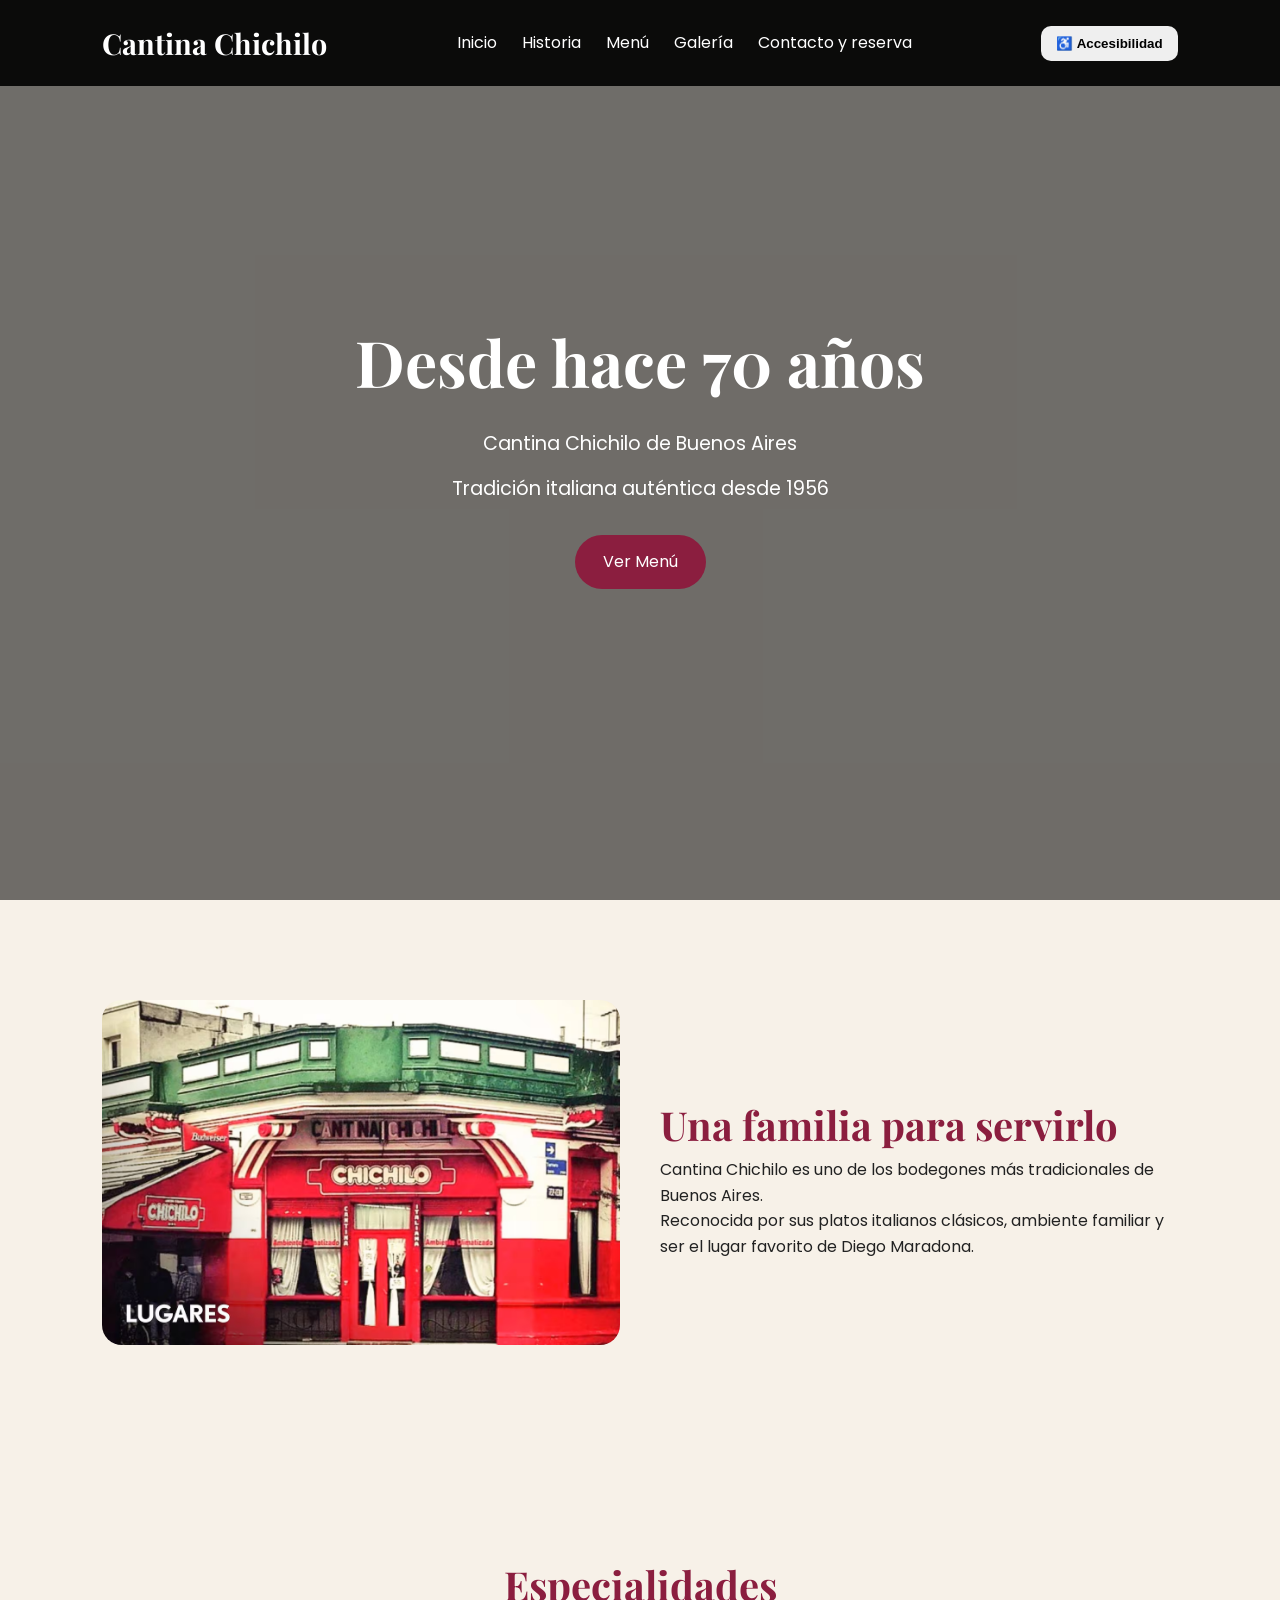
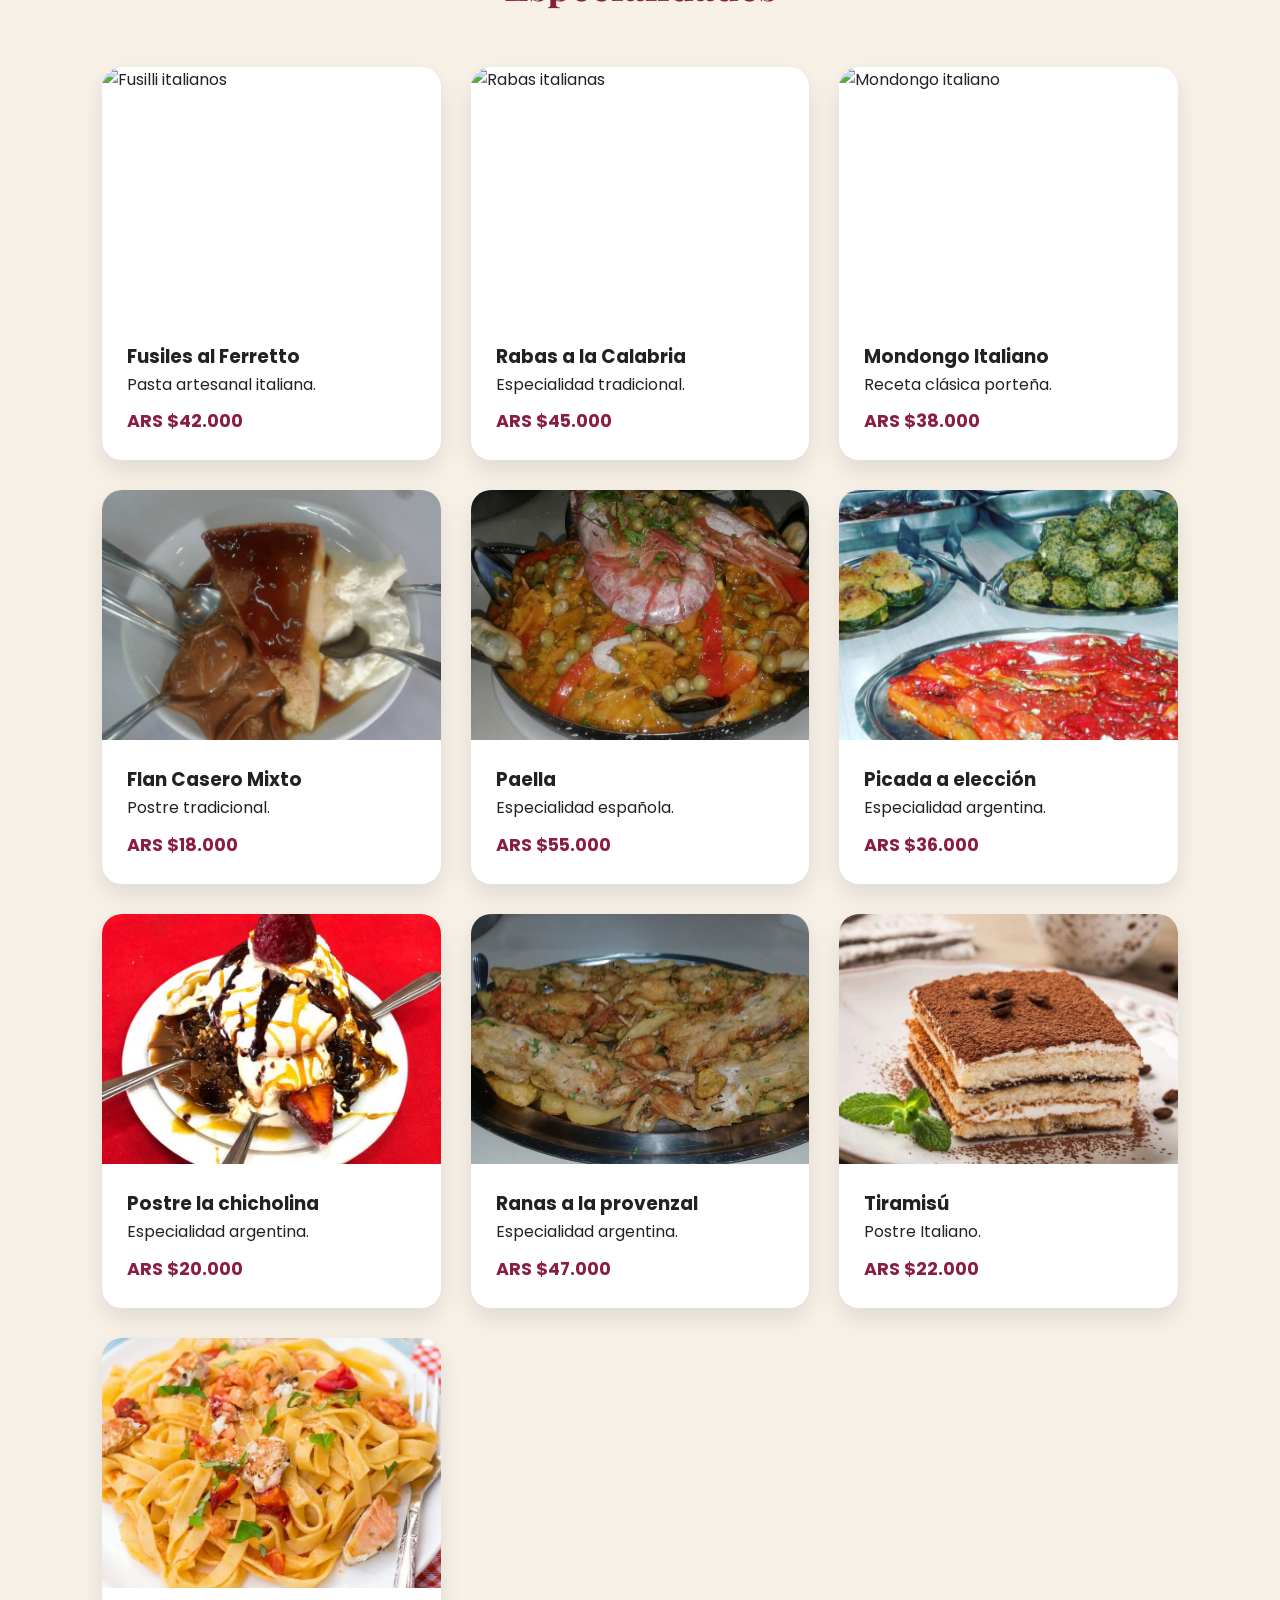
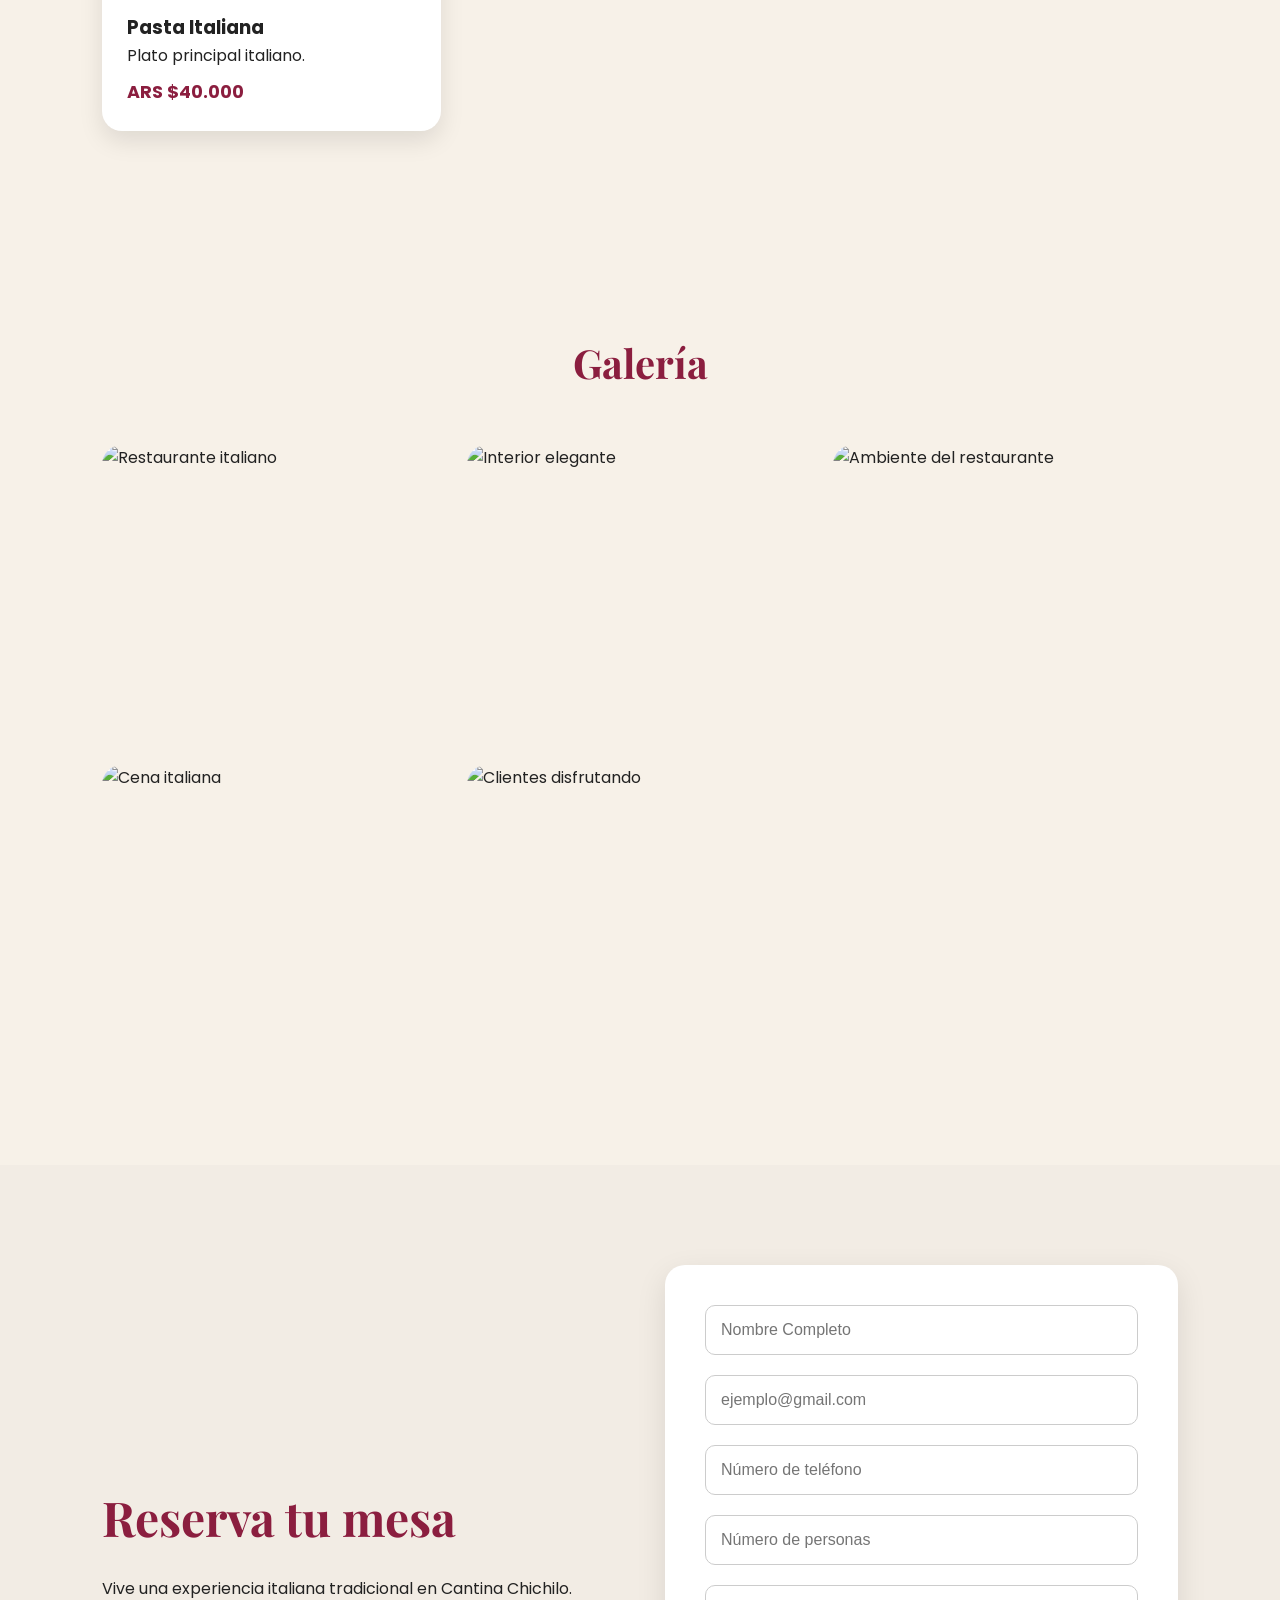
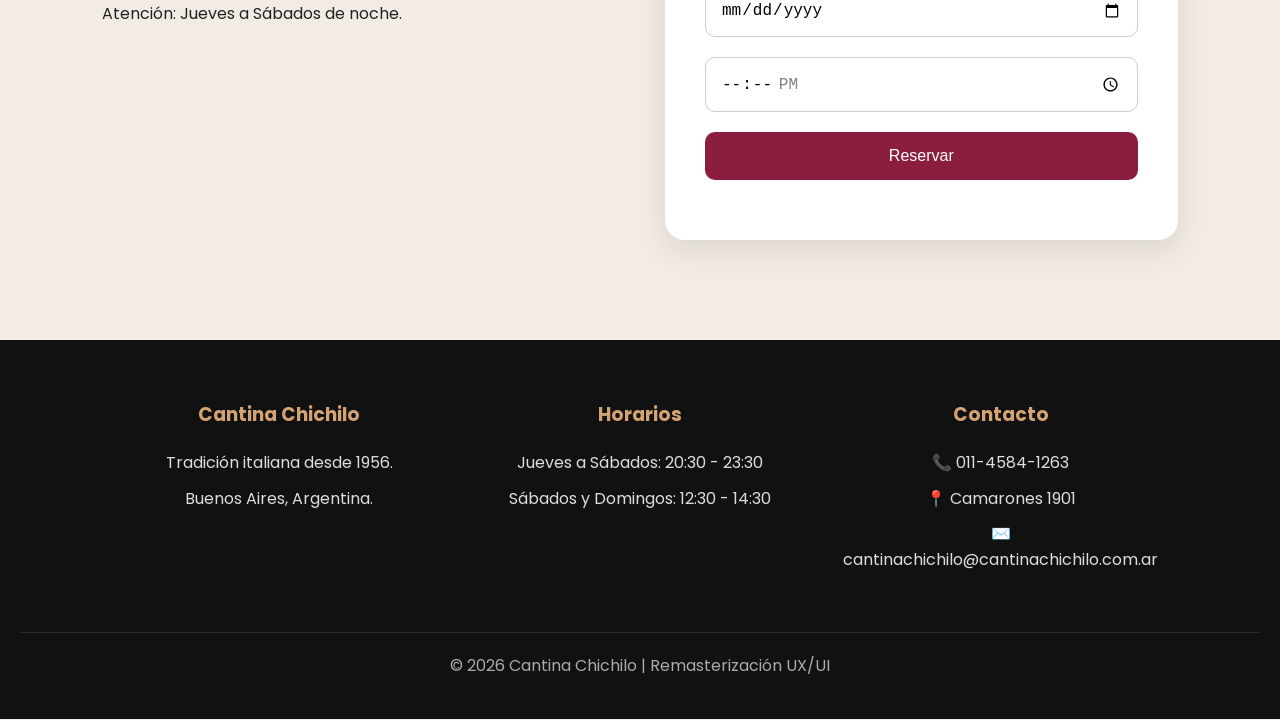
==== commit 37a164e5: "actualizaciones_web_galeria" ====
--- a/index.html
+++ b/index.html
@@ -426,6 +426,47 @@
 
 </section>
 <!-- =========================
+        GALERIA
+========================= -->
+<section class="gallery"
+    id="galeria">
+
+    <div class="section-title">
+
+        <h2>
+            Galería
+        </h2>
+
+    </div>
+
+    <div class="gallery-grid">
+
+        <img
+            src="https://images.unsplash.com/photo-1552566626-52f8b828add9?q=80&w=1200&auto=format&fit=crop"
+            alt="Restaurante italiano">
+
+        <img
+            src="https://images.unsplash.com/photo-1514933651103-005eec06c04b?q=80&w=1200&auto=format&fit=crop"
+            alt="Interior elegante">
+
+        <img
+            src="https://images.unsplash.com/photo-1414235077428-338989a2e8c0?q=80&w=1200&auto=format&fit=crop"
+            alt="Ambiente del restaurante">
+
+        <img
+            src="https://images.unsplash.com/photo-1559339352-11d035aa65de?q=80&w=1200&auto=format&fit=crop"
+            alt="Cena italiana">
+
+        <img
+            src="https://images.unsplash.com/photo-1528605248644-14dd04022da1?q=80&w=1200&auto=format&fit=crop"
+            alt="Clientes disfrutando">
+
+
+    </div>
+
+</section>
+
+<!-- =========================
         RESERVAS
 ========================= -->
 
--- a/styles.css
+++ b/styles.css
@@ -299,9 +299,6 @@
 
 
 
-
-
-
 /* =========================
 GALERIA
 ========================= */
